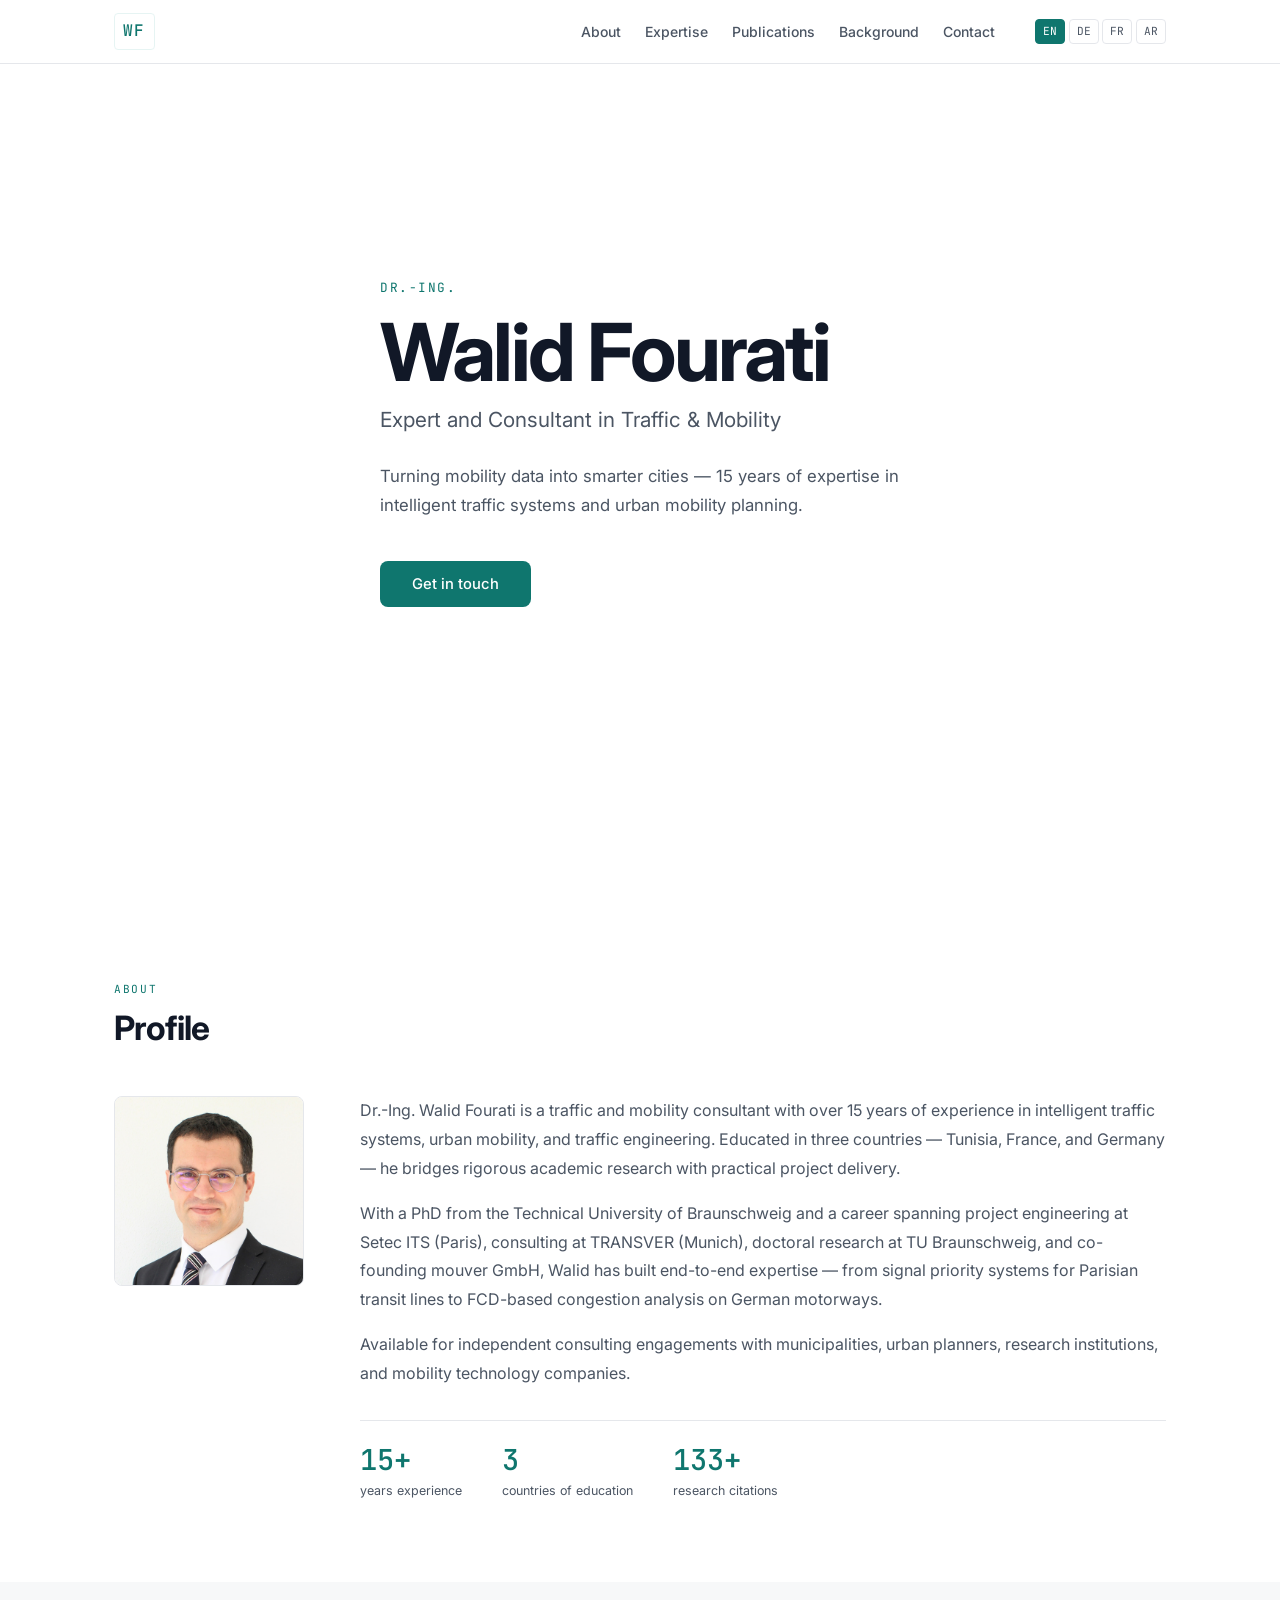
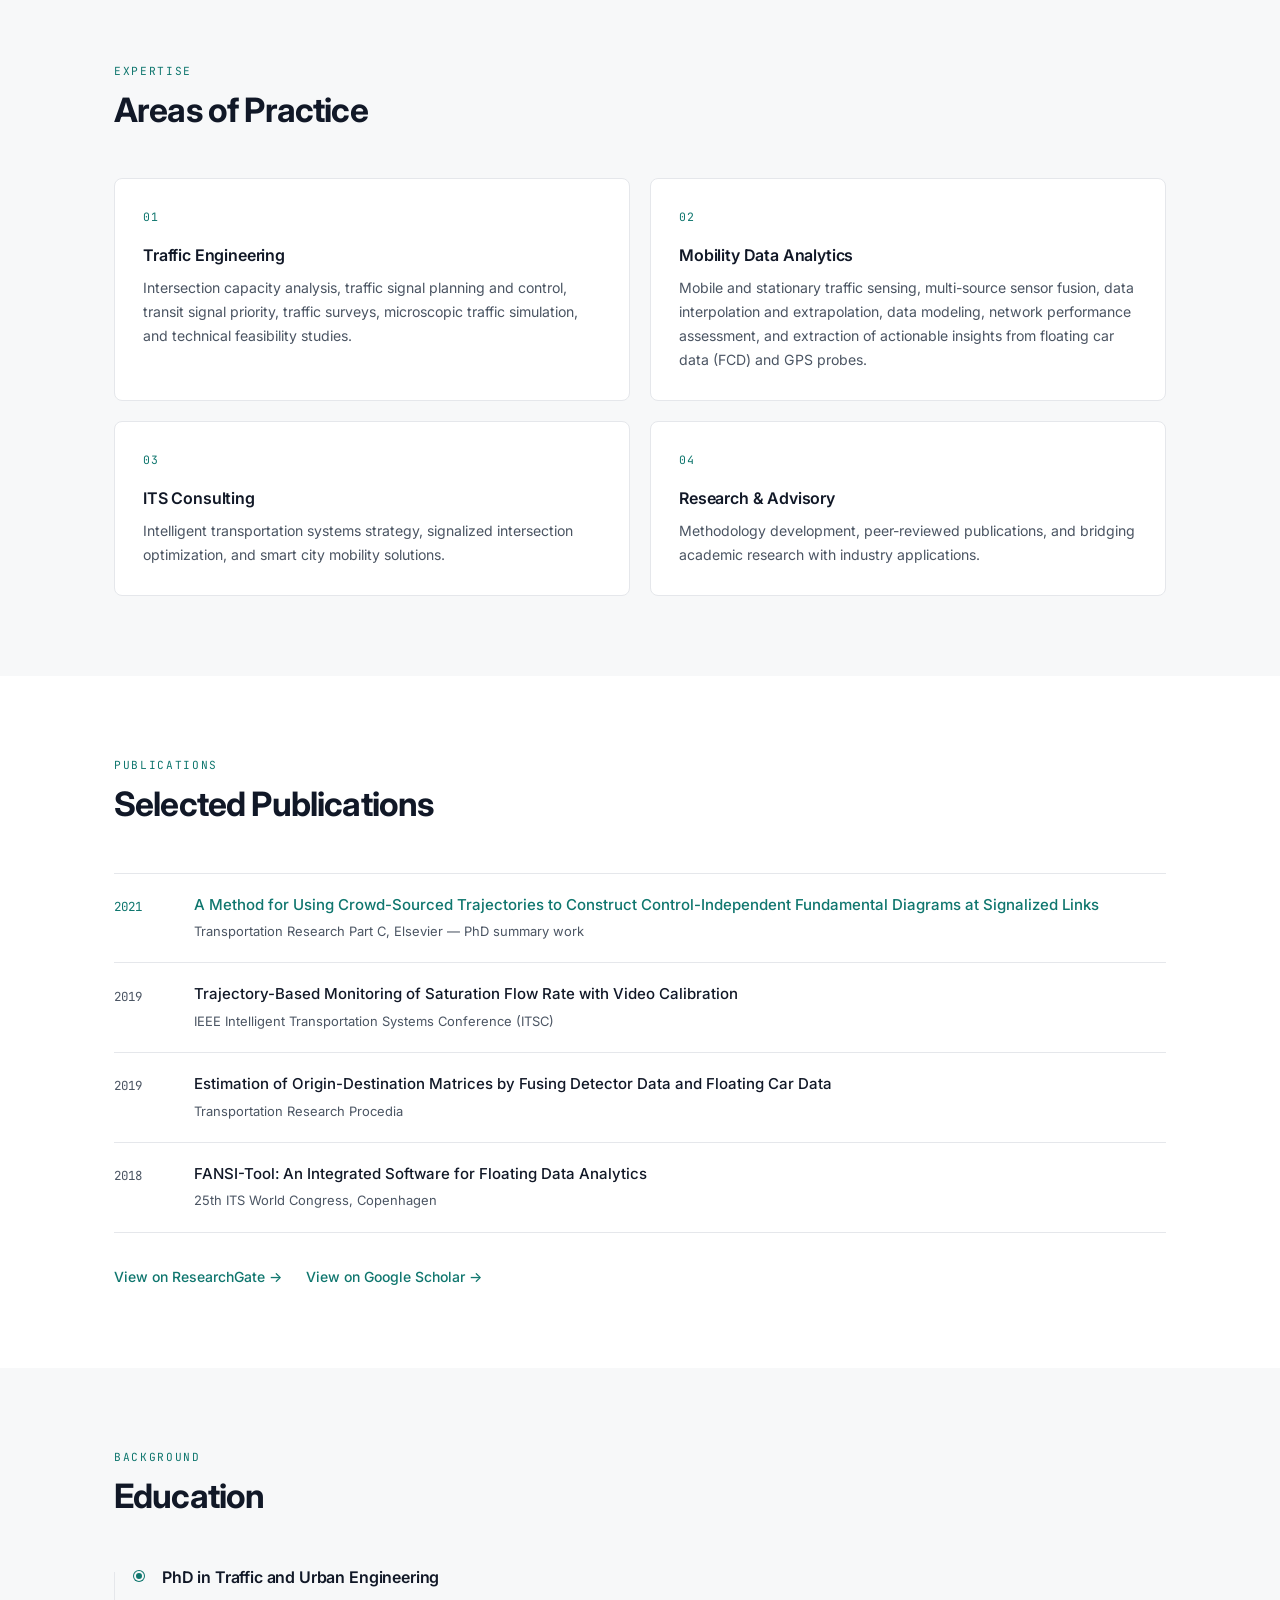
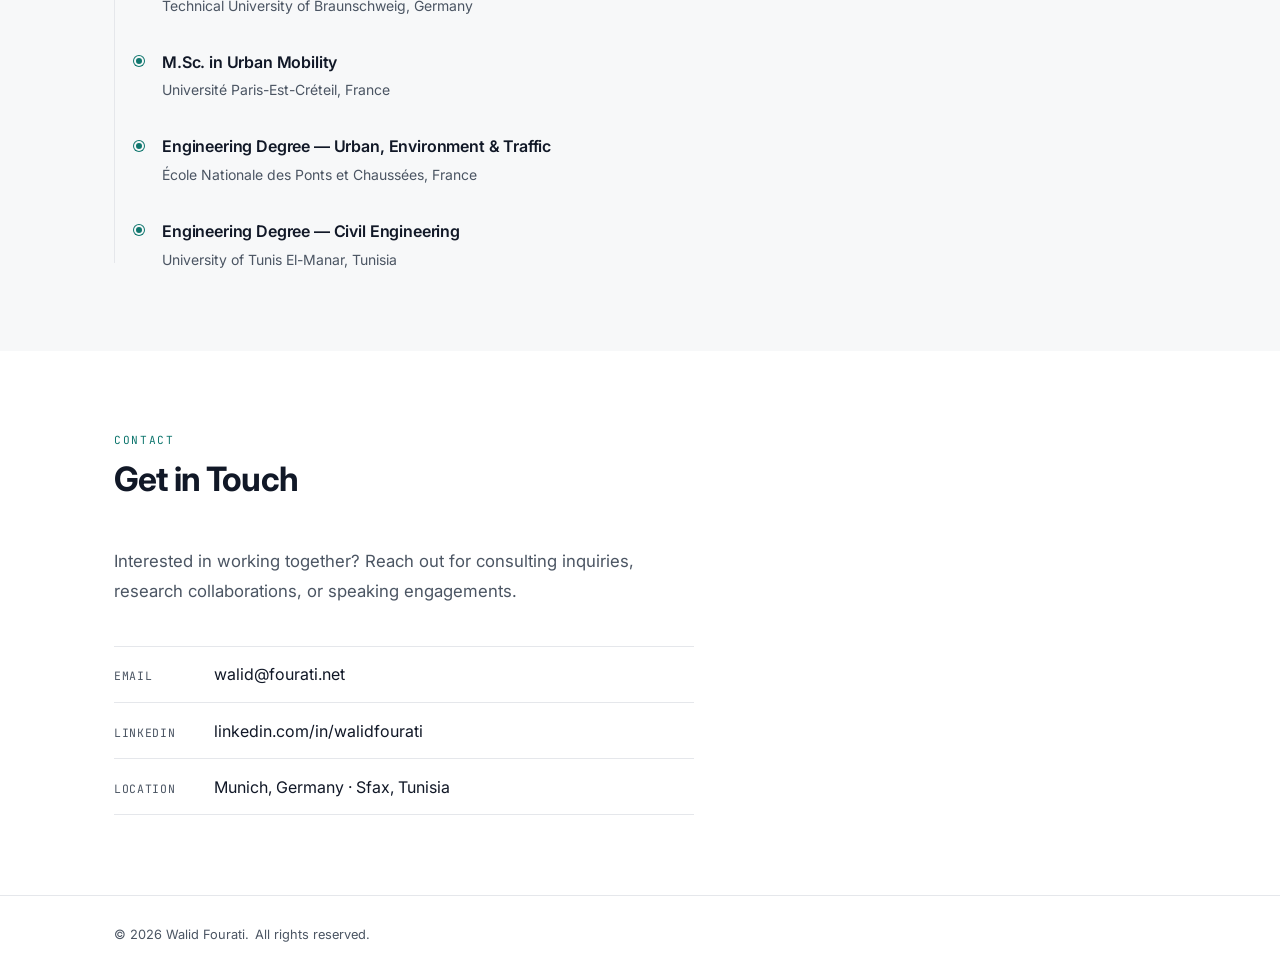
==== index.html @ 9ba528f3 "Initial commit — fourati.net static site" ====
<!DOCTYPE html>
<html lang="en" dir="ltr">
<head>
  <meta charset="UTF-8">
  <meta name="viewport" content="width=device-width, initial-scale=1.0">
  <meta name="description" content="Dr.-Ing. Walid Fourati — Traffic &amp; Mobility Consultant. 15 years of expertise in intelligent traffic systems, mobility data analytics, and urban mobility planning.">
  <title>Walid Fourati — Traffic &amp; Mobility Consultant</title>
  <link rel="preconnect" href="https://fonts.googleapis.com">
  <link rel="preconnect" href="https://fonts.gstatic.com" crossorigin>
  <link href="https://fonts.googleapis.com/css2?family=Inter:wght@300;400;500;600;700&family=JetBrains+Mono:wght@400;500&display=swap" rel="stylesheet">
  <link rel="stylesheet" href="css/style.css">
</head>
<body>

  <!-- Navigation -->
  <nav id="navbar">
    <div class="nav-inner">
      <a href="#hero" class="nav-logo">WF</a>
      <ul class="nav-links">
        <li><a href="#about"        data-i18n="nav.about">About</a></li>
        <li><a href="#expertise"    data-i18n="nav.expertise">Expertise</a></li>
        <li><a href="#publications" data-i18n="nav.publications">Publications</a></li>
        <li><a href="#background"   data-i18n="nav.background">Background</a></li>
        <li><a href="#contact"      data-i18n="nav.contact">Contact</a></li>
      </ul>
      <div class="lang-switcher">
        <button class="lang-btn active" data-lang="en">EN</button>
        <button class="lang-btn" data-lang="de">DE</button>
        <button class="lang-btn" data-lang="fr">FR</button>
        <button class="lang-btn" data-lang="ar">AR</button>
      </div>
      <button class="menu-toggle" aria-label="Toggle menu">
        <span></span><span></span><span></span>
      </button>
    </div>
  </nav>

  <!-- Hero -->
  <section id="hero">
    <div class="container">
      <p class="hero-label mono" data-i18n="hero.label">Dr.-Ing.</p>
      <h1 class="hero-name" data-i18n="hero.name">Walid Fourati</h1>
      <p class="hero-title" data-i18n="hero.title">Expert and Consultant in Traffic &amp; Mobility</p>
      <p class="hero-tagline" data-i18n="hero.tagline">Turning mobility data into smarter cities — 15 years of expertise in intelligent traffic systems and urban mobility planning.</p>
      <a href="#contact" class="btn-primary" data-i18n="hero.cta">Get in touch</a>
    </div>
  </section>

  <!-- About -->
  <section id="about">
    <div class="container">
      <div class="section-header">
        <span class="section-tag mono" data-i18n="nav.about">About</span>
        <h2 data-i18n="about.heading">Profile</h2>
      </div>
      <div class="about-grid">
        <div class="about-photo">
          <img src="assets/img/walid-fourati.jpg" alt="Walid Fourati" class="profile-photo">
        </div>
        <div class="about-text">
          <p data-i18n="about.p1">Dr.-Ing. Walid Fourati is a traffic and mobility consultant with over 15 years of experience in intelligent traffic systems, urban mobility, and traffic engineering. Educated in three countries — Tunisia, France, and Germany — he bridges rigorous academic research with practical project delivery.</p>
          <p data-i18n="about.p2">With a PhD from the Technical University of Braunschweig and a career spanning project engineering at Setec ITS (Paris), consulting at TRANSVER (Munich), doctoral research at TU Braunschweig, and co-founding mouver GmbH, Walid has built end-to-end expertise — from signal priority systems for Parisian transit lines to FCD-based congestion analysis on German motorways.</p>
          <p data-i18n="about.p3">Available for independent consulting engagements with municipalities, urban planners, research institutions, and mobility technology companies.</p>
          <div class="about-stats">
            <div class="stat">
              <span class="stat-num mono">15+</span>
              <span class="stat-label" data-i18n="about.stat1">years experience</span>
            </div>
            <div class="stat">
              <span class="stat-num mono">3</span>
              <span class="stat-label" data-i18n="about.stat2">countries of education</span>
            </div>
            <div class="stat">
              <span class="stat-num mono">133+</span>
              <span class="stat-label" data-i18n="about.stat3">research citations</span>
            </div>
          </div>
        </div>
      </div>
    </div>
  </section>

  <!-- Expertise -->
  <section id="expertise" class="section-alt">
    <div class="container">
      <div class="section-header">
        <span class="section-tag mono" data-i18n="nav.expertise">Expertise</span>
        <h2 data-i18n="expertise.heading">Areas of Practice</h2>
      </div>
      <div class="expertise-grid">
        <div class="expertise-card">
          <div class="card-icon mono">01</div>
          <h3 data-i18n="expertise.e1.title">Traffic Engineering</h3>
          <p data-i18n="expertise.e1.desc">Intersection capacity analysis, traffic signal planning and control, transit signal priority, traffic volume surveys, microscopic traffic simulation, and technical feasibility studies for public authorities and infrastructure operators.</p>
        </div>
        <div class="expertise-card">
          <div class="card-icon mono">02</div>
          <h3 data-i18n="expertise.e2.title">Mobility Data Analytics</h3>
          <p data-i18n="expertise.e2.desc">Mobile and stationary traffic sensing, multi-source sensor fusion, data interpolation and extrapolation, trajectory-based data modeling, network performance assessment, and extraction of actionable insights from floating car data (FCD) and GPS probes.</p>
        </div>
        <div class="expertise-card">
          <div class="card-icon mono">03</div>
          <h3 data-i18n="expertise.e3.title">ITS Consulting</h3>
          <p data-i18n="expertise.e3.desc">Intelligent transportation systems strategy, signalized intersection optimization, and smart city mobility solutions.</p>
        </div>
        <div class="expertise-card">
          <div class="card-icon mono">04</div>
          <h3 data-i18n="expertise.e4.title">Research &amp; Advisory</h3>
          <p data-i18n="expertise.e4.desc">Methodology development, peer-reviewed publications, and bridging academic research with industry applications.</p>
        </div>
      </div>
    </div>
  </section>

  <!-- Publications -->
  <section id="publications">
    <div class="container">
      <div class="section-header">
        <span class="section-tag mono" data-i18n="nav.publications">Publications</span>
        <h2 data-i18n="pub.heading">Selected Publications</h2>
      </div>
      <ul class="pub-list">
        <li class="pub-item pub-featured">
          <div class="pub-year mono">2021</div>
          <div class="pub-content">
            <p class="pub-title" data-i18n="pub.p1.title">A Method for Using Crowd-Sourced Trajectories to Construct Control-Independent Fundamental Diagrams at Signalized Links</p>
            <p class="pub-venue" data-i18n="pub.p1.venue">Transportation Research Part C, Elsevier — PhD summary work</p>
          </div>
        </li>
        <li class="pub-item">
          <div class="pub-year mono">2019</div>
          <div class="pub-content">
            <p class="pub-title" data-i18n="pub.p2.title">Trajectory-Based Monitoring of Saturation Flow Rate with Video Calibration</p>
            <p class="pub-venue" data-i18n="pub.p2.venue">IEEE Intelligent Transportation Systems Conference (ITSC)</p>
          </div>
        </li>
        <li class="pub-item">
          <div class="pub-year mono">2019</div>
          <div class="pub-content">
            <p class="pub-title" data-i18n="pub.p3.title">Estimation of Origin-Destination Matrices by Fusing Detector Data and Floating Car Data</p>
            <p class="pub-venue" data-i18n="pub.p3.venue">Transportation Research Procedia</p>
          </div>
        </li>
        <li class="pub-item">
          <div class="pub-year mono">2018</div>
          <div class="pub-content">
            <p class="pub-title" data-i18n="pub.p4.title">FANSI-Tool: An Integrated Software for Floating Data Analytics</p>
            <p class="pub-venue" data-i18n="pub.p4.venue">25th ITS World Congress, Copenhagen</p>
          </div>
        </li>
      </ul>
      <div class="pub-links">
        <a href="https://www.researchgate.net/profile/Walid-Fourati" target="_blank" rel="noopener noreferrer" class="link-external" data-i18n="pub.researchgate">View on ResearchGate →</a>
        <a href="https://scholar.google.com/citations?user=rhZjbVUAAAAJ" target="_blank" rel="noopener noreferrer" class="link-external" data-i18n="pub.scholar">View on Google Scholar →</a>
      </div>
    </div>
  </section>

  <!-- Background -->
  <section id="background" class="section-alt">
    <div class="container">
      <div class="section-header">
        <span class="section-tag mono" data-i18n="nav.background">Background</span>
        <h2 data-i18n="bg.heading">Education</h2>
      </div>
      <ol class="timeline">
        <li class="timeline-item">
          <div class="timeline-marker"></div>
          <div class="timeline-content">
            <p class="timeline-degree" data-i18n="bg.e1.degree">PhD in Traffic and Urban Engineering</p>
            <p class="timeline-inst" data-i18n="bg.e1.inst">Technical University of Braunschweig, Germany</p>
          </div>
        </li>
        <li class="timeline-item">
          <div class="timeline-marker"></div>
          <div class="timeline-content">
            <p class="timeline-degree" data-i18n="bg.e2.degree">M.Sc. in Urban Mobility</p>
            <p class="timeline-inst" data-i18n="bg.e2.inst">Université Paris-Est-Créteil, France</p>
          </div>
        </li>
        <li class="timeline-item">
          <div class="timeline-marker"></div>
          <div class="timeline-content">
            <p class="timeline-degree" data-i18n="bg.e3.degree">Engineering Degree — Urban, Environment &amp; Traffic</p>
            <p class="timeline-inst" data-i18n="bg.e3.inst">École Nationale des Ponts et Chaussées, France</p>
          </div>
        </li>
        <li class="timeline-item">
          <div class="timeline-marker"></div>
          <div class="timeline-content">
            <p class="timeline-degree" data-i18n="bg.e4.degree">Engineering Degree — Civil Engineering</p>
            <p class="timeline-inst" data-i18n="bg.e4.inst">University of Tunis El-Manar, Tunisia</p>
          </div>
        </li>
      </ol>
    </div>
  </section>

  <!-- Contact -->
  <section id="contact">
    <div class="container">
      <div class="section-header">
        <span class="section-tag mono" data-i18n="nav.contact">Contact</span>
        <h2 data-i18n="contact.heading">Get in Touch</h2>
      </div>
      <div class="contact-inner">
        <p class="contact-text" data-i18n="contact.text">Interested in working together? Reach out for consulting inquiries, research collaborations, or speaking engagements.</p>
        <div class="contact-links">
          <a href="mailto:walid@fourati.net" class="contact-item">
            <span class="contact-label mono" data-i18n="contact.email">Email</span>
            <span>walid@fourati.net</span>
          </a>
          <a href="https://www.linkedin.com/in/walidfourati/" target="_blank" rel="noopener noreferrer" class="contact-item">
            <span class="contact-label mono">LinkedIn</span>
            <span>linkedin.com/in/walidfourati</span>
          </a>
          <div class="contact-item no-link">
            <span class="contact-label mono" data-i18n="contact.location">Location</span>
            <span data-i18n="contact.city">Munich, Germany · Sfax, Tunisia</span>
          </div>
        </div>
      </div>
    </div>
  </section>

  <!-- Footer -->
  <footer>
    <div class="container">
      <p class="footer-text">
        <span>© 2026 Walid Fourati.</span>
        <span data-i18n="footer.rights">All rights reserved.</span>
      </p>
    </div>
  </footer>

  <script src="js/i18n.js"></script>
  <script src="js/main.js"></script>
</body>
</html>
---- css/style.css ----
/* ===== Reset & Base ===== */
*, *::before, *::after { box-sizing: border-box; margin: 0; padding: 0; }

:root {
  --bg:           #ffffff;
  --bg-alt:       #f7f8f9;
  --text:         #111827;
  --text-2:       #4b5563;
  --accent:       #0f766e;
  --accent-dim:   #e6f4f3;
  --border:       #e5e7eb;
  --mono:         'JetBrains Mono', 'Fira Mono', monospace;
  --sans:         'Inter', system-ui, -apple-system, sans-serif;
  --nav-h:        64px;
  --max-w:        1100px;
  --radius:       8px;
}

html {
  scroll-behavior: smooth;
  font-size: 16px;
}

body {
  font-family: var(--sans);
  background: var(--bg);
  color: var(--text);
  line-height: 1.65;
  -webkit-font-smoothing: antialiased;
  -moz-osx-font-smoothing: grayscale;
}

/* ===== Utilities ===== */
.mono { font-family: var(--mono); }

.container {
  max-width: var(--max-w);
  margin: 0 auto;
  padding: 0 1.5rem;
}

/* ===== Navbar ===== */
#navbar {
  position: fixed;
  inset-block-start: 0;
  inset-inline: 0;
  height: var(--nav-h);
  background: rgba(255, 255, 255, 0.92);
  backdrop-filter: blur(14px);
  -webkit-backdrop-filter: blur(14px);
  border-bottom: 1px solid var(--border);
  z-index: 100;
  transition: box-shadow 0.2s;
}

#navbar.scrolled {
  box-shadow: 0 2px 12px rgba(0, 0, 0, 0.06);
}

.nav-inner {
  max-width: var(--max-w);
  margin: 0 auto;
  padding: 0 1.5rem;
  height: 100%;
  display: flex;
  align-items: center;
  gap: 1rem;
}

.nav-logo {
  font-family: var(--mono);
  font-weight: 500;
  font-size: 1rem;
  color: var(--accent);
  text-decoration: none;
  letter-spacing: 0.08em;
  flex-shrink: 0;
  padding: 0.25rem 0.5rem;
  border: 1px solid var(--accent-dim);
  border-radius: 4px;
  transition: background 0.15s;
}

.nav-logo:hover {
  background: var(--accent-dim);
}

.nav-links {
  display: flex;
  list-style: none;
  gap: 1.5rem;
  margin-inline-start: auto;
}

.nav-links a {
  color: var(--text-2);
  text-decoration: none;
  font-size: 0.875rem;
  font-weight: 500;
  transition: color 0.15s;
  white-space: nowrap;
}

.nav-links a:hover {
  color: var(--accent);
}

.lang-switcher {
  display: flex;
  gap: 0.2rem;
  margin-inline-start: 1.5rem;
  flex-shrink: 0;
}

.lang-btn {
  background: none;
  border: 1px solid var(--border);
  border-radius: 4px;
  padding: 0.2rem 0.45rem;
  font-family: var(--mono);
  font-size: 0.7rem;
  cursor: pointer;
  color: var(--text-2);
  transition: background 0.15s, border-color 0.15s, color 0.15s;
  line-height: 1.4;
}

.lang-btn:hover {
  border-color: var(--accent);
  color: var(--accent);
}

.lang-btn.active {
  background: var(--accent);
  border-color: var(--accent);
  color: #fff;
}

.menu-toggle {
  display: none;
  flex-direction: column;
  gap: 5px;
  background: none;
  border: none;
  cursor: pointer;
  padding: 4px;
}

.menu-toggle span {
  display: block;
  width: 22px;
  height: 2px;
  background: var(--text);
  border-radius: 2px;
  transition: all 0.2s;
}

/* ===== Sections ===== */
section {
  padding: 5rem 0;
}

#hero {
  padding-top: var(--nav-h);
}

.section-alt {
  background: var(--bg-alt);
}

.section-header {
  margin-bottom: 3rem;
}

.section-tag {
  display: block;
  font-size: 0.7rem;
  color: var(--accent);
  letter-spacing: 0.15em;
  text-transform: uppercase;
  margin-bottom: 0.6rem;
}

.section-header h2 {
  font-size: clamp(1.6rem, 3vw, 2.1rem);
  font-weight: 700;
  letter-spacing: -0.025em;
  line-height: 1.2;
}

/* ===== Hero ===== */
#hero {
  min-height: 100vh;
  display: flex;
  align-items: center;
}

.hero-label {
  font-size: 0.8rem;
  color: var(--accent);
  letter-spacing: 0.12em;
  text-transform: uppercase;
  margin-bottom: 0.75rem;
}

.hero-name {
  font-size: clamp(2.8rem, 7vw, 5rem);
  font-weight: 700;
  letter-spacing: -0.035em;
  line-height: 1.05;
  margin-bottom: 0.6rem;
}

.hero-title {
  font-size: clamp(1rem, 2.5vw, 1.3rem);
  font-weight: 400;
  color: var(--text-2);
  margin-bottom: 1.5rem;
}

.hero-tagline {
  font-size: 1.05rem;
  color: var(--text-2);
  max-width: 520px;
  line-height: 1.75;
  margin-bottom: 2.5rem;
}

.btn-primary {
  display: inline-block;
  padding: 0.7rem 2rem;
  background: var(--accent);
  color: #fff;
  border-radius: var(--radius);
  text-decoration: none;
  font-weight: 500;
  font-size: 0.925rem;
  transition: opacity 0.15s, transform 0.15s;
}

.btn-primary:hover {
  opacity: 0.85;
  transform: translateY(-1px);
}

/* ===== About ===== */
.about-grid {
  display: grid;
  grid-template-columns: 190px 1fr;
  gap: 3.5rem;
  align-items: start;
}

.photo-placeholder {
  aspect-ratio: 1;
  background: var(--bg-alt);
  border-radius: var(--radius);
  border: 1px solid var(--border);
  display: flex;
  align-items: center;
  justify-content: center;
  color: var(--text-2);
  overflow: hidden;
}

.photo-placeholder svg {
  width: 65%;
  height: 65%;
}

.profile-photo {
  width: 100%;
  aspect-ratio: 1;
  border-radius: var(--radius);
  object-fit: cover;
  object-position: center top;
  border: 1px solid var(--border);
  display: block;
}

.about-text p {
  color: var(--text-2);
  margin-bottom: 1rem;
  line-height: 1.8;
}

.about-stats {
  display: flex;
  gap: 2.5rem;
  margin-top: 2rem;
  padding-top: 1.5rem;
  border-top: 1px solid var(--border);
  flex-wrap: wrap;
}

.stat {
  display: flex;
  flex-direction: column;
}

.stat-num {
  font-size: 1.8rem;
  font-weight: 500;
  color: var(--accent);
  line-height: 1.1;
}

.stat-label {
  font-size: 0.78rem;
  color: var(--text-2);
  margin-top: 0.3rem;
  white-space: nowrap;
}

/* ===== Expertise ===== */
.expertise-grid {
  display: grid;
  grid-template-columns: repeat(2, 1fr);
  gap: 1.25rem;
}

.expertise-card {
  background: var(--bg);
  border: 1px solid var(--border);
  border-radius: var(--radius);
  padding: 1.75rem;
  transition: border-color 0.2s, box-shadow 0.2s;
}

.expertise-card:hover {
  border-color: var(--accent);
  box-shadow: 0 4px 20px rgba(15, 118, 110, 0.07);
}

.card-icon {
  font-size: 0.72rem;
  color: var(--accent);
  letter-spacing: 0.06em;
  margin-bottom: 1rem;
}

.expertise-card h3 {
  font-size: 1rem;
  font-weight: 600;
  margin-bottom: 0.5rem;
  letter-spacing: -0.01em;
}

.expertise-card p {
  font-size: 0.88rem;
  color: var(--text-2);
  line-height: 1.7;
}

/* ===== Publications ===== */
.pub-list {
  list-style: none;
}

.pub-item {
  display: flex;
  gap: 2rem;
  padding: 1.25rem 0;
  border-bottom: 1px solid var(--border);
}

.pub-item:first-child {
  border-top: 1px solid var(--border);
}

.pub-featured .pub-title {
  color: var(--accent);
}

.pub-featured .pub-year {
  color: var(--accent);
}

.pub-year {
  font-size: 0.78rem;
  color: var(--text-2);
  min-width: 3rem;
  flex-shrink: 0;
  padding-top: 0.2rem;
}

.pub-title {
  font-size: 0.94rem;
  font-weight: 500;
  margin-bottom: 0.3rem;
  line-height: 1.5;
}

.pub-venue {
  font-size: 0.81rem;
  color: var(--text-2);
}

.pub-links {
  margin-top: 2rem;
  display: flex;
  gap: 1.5rem;
  flex-wrap: wrap;
}

.link-external {
  font-size: 0.875rem;
  color: var(--accent);
  text-decoration: none;
  font-weight: 500;
  transition: opacity 0.15s;
}

.link-external:hover {
  opacity: 0.7;
}

/* ===== Timeline ===== */
.timeline {
  list-style: none;
  position: relative;
  padding-inline-start: 1.5rem;
}

.timeline::before {
  content: '';
  position: absolute;
  inset-inline-start: 0;
  top: 0.5rem;
  bottom: 0.5rem;
  width: 1px;
  background: var(--border);
}

.timeline-item {
  position: relative;
  padding-inline-start: 1.5rem;
  padding-bottom: 2rem;
}

.timeline-item:last-child {
  padding-bottom: 0;
}

.timeline-marker {
  position: absolute;
  inset-inline-start: -4.5px;
  top: 0.45rem;
  width: 10px;
  height: 10px;
  border-radius: 50%;
  background: var(--accent);
  border: 2px solid var(--bg-alt);
  box-shadow: 0 0 0 1px var(--accent);
}

.timeline-degree {
  font-size: 1rem;
  font-weight: 600;
  margin-bottom: 0.2rem;
  letter-spacing: -0.01em;
}

.timeline-inst {
  font-size: 0.875rem;
  color: var(--text-2);
}

/* ===== Contact ===== */
.contact-inner {
  max-width: 580px;
}

.contact-text {
  font-size: 1.05rem;
  color: var(--text-2);
  line-height: 1.75;
  margin-bottom: 2.5rem;
}

.contact-links {
  display: flex;
  flex-direction: column;
}

.contact-item {
  display: flex;
  align-items: baseline;
  gap: 1.25rem;
  text-decoration: none;
  color: var(--text);
  padding: 0.9rem 0;
  border-bottom: 1px solid var(--border);
  transition: color 0.15s;
}

.contact-item:first-child {
  border-top: 1px solid var(--border);
}

.contact-item:hover {
  color: var(--accent);
}

.contact-item.no-link {
  cursor: default;
}

.contact-item.no-link:hover {
  color: var(--text);
}

.contact-label {
  font-size: 0.72rem;
  color: var(--text-2);
  min-width: 80px;
  letter-spacing: 0.06em;
  text-transform: uppercase;
  flex-shrink: 0;
}

/* ===== Footer ===== */
footer {
  padding: 1.75rem 0;
  border-top: 1px solid var(--border);
}

.footer-text {
  font-size: 0.8rem;
  color: var(--text-2);
  display: flex;
  gap: 0.4rem;
}

/* ===== RTL overrides ===== */
[dir="rtl"] .hero-tagline,
[dir="rtl"] .about-text p,
[dir="rtl"] .contact-text {
  text-align: start;
}

[dir="rtl"] .timeline::before {
  inset-inline-start: 0;
}

[dir="rtl"] .timeline-marker {
  inset-inline-start: -4.5px;
}

/* ===== Responsive ===== */
@media (max-width: 900px) {
  .expertise-grid {
    grid-template-columns: 1fr;
  }
}

@media (max-width: 768px) {
  .nav-links {
    display: none;
  }

  .nav-links.open {
    display: flex;
    flex-direction: column;
    position: fixed;
    top: var(--nav-h);
    inset-inline: 0;
    background: var(--bg);
    padding: 1.25rem 1.5rem;
    border-bottom: 1px solid var(--border);
    gap: 1rem;
    z-index: 99;
    box-shadow: 0 8px 24px rgba(0,0,0,0.06);
  }

  .nav-links.open a {
    font-size: 1rem;
    padding: 0.25rem 0;
  }

  .lang-switcher {
    margin-inline-start: auto;
  }

  .menu-toggle {
    display: flex;
  }

  .about-grid {
    grid-template-columns: 1fr;
    gap: 2rem;
  }

  .about-photo {
    max-width: 130px;
  }

  .about-stats {
    gap: 1.5rem;
  }

  section {
    padding: 3.5rem 0;
  }

  #hero {
    min-height: auto;
    padding: calc(var(--nav-h) + 3.5rem) 0 3.5rem;
  }

  .pub-links {
    flex-direction: column;
    gap: 0.75rem;
  }
}

@media (max-width: 480px) {
  .contact-label {
    min-width: 60px;
  }

  .pub-item {
    gap: 1rem;
  }

  .hero-name {
    font-size: 2.5rem;
  }
}
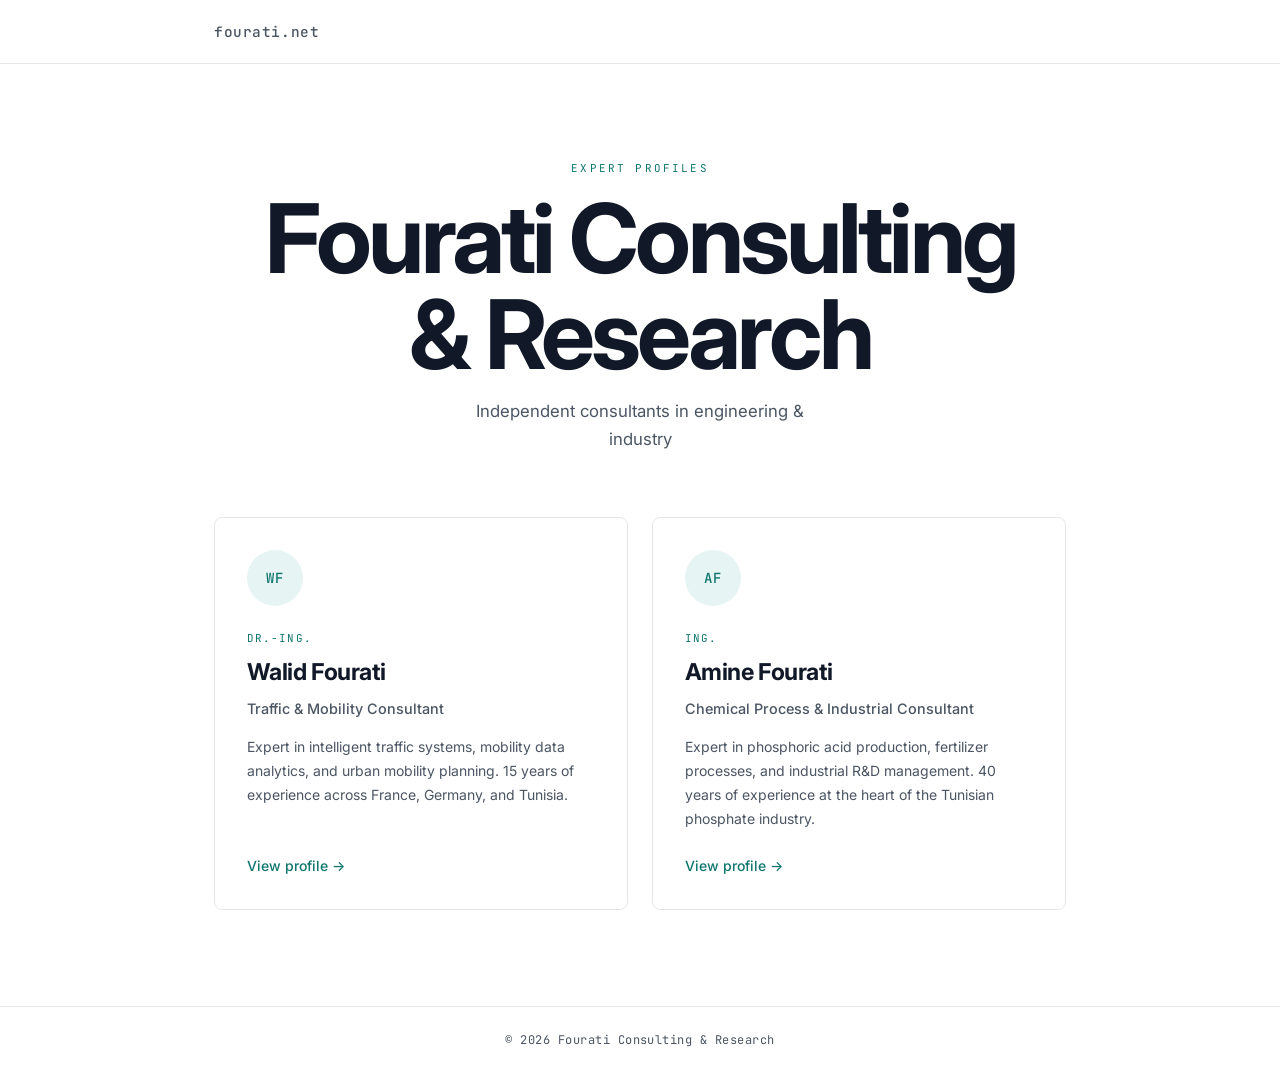
==== commit 779e796b: "Add initial HTML structure and CSS styles" ====
--- a/index.html
+++ b/index.html
@@ -3,8 +3,8 @@
 <head>
   <meta charset="UTF-8">
   <meta name="viewport" content="width=device-width, initial-scale=1.0">
-  <meta name="description" content="Dr.-Ing. Walid Fourati — Traffic &amp; Mobility Consultant. 15 years of expertise in intelligent traffic systems, mobility data analytics, and urban mobility planning.">
-  <title>Walid Fourati — Traffic &amp; Mobility Consultant</title>
+  <meta name="description" content="fourati.net — Expert profiles in traffic & mobility and chemical process engineering.">
+  <title>fourati.net</title>
   <link rel="preconnect" href="https://fonts.googleapis.com">
   <link rel="preconnect" href="https://fonts.gstatic.com" crossorigin>
   <link href="https://fonts.googleapis.com/css2?family=Inter:wght@300;400;500;600;700&family=JetBrains+Mono:wght@400;500&display=swap" rel="stylesheet">
@@ -12,228 +12,49 @@
 </head>
 <body>
 
-  <!-- Navigation -->
   <nav id="navbar">
     <div class="nav-inner">
-      <a href="#hero" class="nav-logo">WF</a>
-      <ul class="nav-links">
-        <li><a href="#about"        data-i18n="nav.about">About</a></li>
-        <li><a href="#expertise"    data-i18n="nav.expertise">Expertise</a></li>
-        <li><a href="#publications" data-i18n="nav.publications">Publications</a></li>
-        <li><a href="#background"   data-i18n="nav.background">Background</a></li>
-        <li><a href="#contact"      data-i18n="nav.contact">Contact</a></li>
-      </ul>
-      <div class="lang-switcher">
-        <button class="lang-btn active" data-lang="en">EN</button>
-        <button class="lang-btn" data-lang="de">DE</button>
-        <button class="lang-btn" data-lang="fr">FR</button>
-        <button class="lang-btn" data-lang="ar">AR</button>
-      </div>
-      <button class="menu-toggle" aria-label="Toggle menu">
-        <span></span><span></span><span></span>
-      </button>
+      <span class="nav-brand mono">fourati.net</span>
     </div>
   </nav>
 
-  <!-- Hero -->
-  <section id="hero">
-    <div class="container">
-      <p class="hero-label mono" data-i18n="hero.label">Dr.-Ing.</p>
-      <h1 class="hero-name" data-i18n="hero.name">Walid Fourati</h1>
-      <p class="hero-title" data-i18n="hero.title">Expert and Consultant in Traffic &amp; Mobility</p>
-      <p class="hero-tagline" data-i18n="hero.tagline">Turning mobility data into smarter cities — 15 years of expertise in intelligent traffic systems and urban mobility planning.</p>
-      <a href="#contact" class="btn-primary" data-i18n="hero.cta">Get in touch</a>
+  <main>
+    <div class="landing-hero">
+      <p class="landing-tag mono">EXPERT PROFILES</p>
+      <h1>Fourati Consulting<br>&amp; Research</h1>
+      <p class="landing-subtitle">Independent consultants in engineering &amp; industry</p>
     </div>
-  </section>
 
-  <!-- About -->
-  <section id="about">
-    <div class="container">
-      <div class="section-header">
-        <span class="section-tag mono" data-i18n="nav.about">About</span>
-        <h2 data-i18n="about.heading">Profile</h2>
-      </div>
-      <div class="about-grid">
-        <div class="about-photo">
-          <img src="assets/img/walid-fourati.jpg" alt="Walid Fourati" class="profile-photo">
+    <div class="profiles-grid">
+
+      <a href="https://walid.fourati.net" class="profile-card">
+        <div class="card-avatar mono">WF</div>
+        <div class="card-body">
+          <p class="card-label mono">Dr.-Ing.</p>
+          <h2 class="card-name">Walid Fourati</h2>
+          <p class="card-title">Traffic &amp; Mobility Consultant</p>
+          <p class="card-desc">Expert in intelligent traffic systems, mobility data analytics, and urban mobility planning. 15 years of experience across France, Germany, and Tunisia.</p>
         </div>
-        <div class="about-text">
-          <p data-i18n="about.p1">Dr.-Ing. Walid Fourati is a traffic and mobility consultant with over 15 years of experience in intelligent traffic systems, urban mobility, and traffic engineering. Educated in three countries — Tunisia, France, and Germany — he bridges rigorous academic research with practical project delivery.</p>
-          <p data-i18n="about.p2">With a PhD from the Technical University of Braunschweig and a career spanning project engineering at Setec ITS (Paris), consulting at TRANSVER (Munich), doctoral research at TU Braunschweig, and co-founding mouver GmbH, Walid has built end-to-end expertise — from signal priority systems for Parisian transit lines to FCD-based congestion analysis on German motorways.</p>
-          <p data-i18n="about.p3">Available for independent consulting engagements with municipalities, urban planners, research institutions, and mobility technology companies.</p>
-          <div class="about-stats">
-            <div class="stat">
-              <span class="stat-num mono">15+</span>
-              <span class="stat-label" data-i18n="about.stat1">years experience</span>
-            </div>
-            <div class="stat">
-              <span class="stat-num mono">3</span>
-              <span class="stat-label" data-i18n="about.stat2">countries of education</span>
-            </div>
-            <div class="stat">
-              <span class="stat-num mono">133+</span>
-              <span class="stat-label" data-i18n="about.stat3">research citations</span>
-            </div>
-          </div>
+        <span class="card-cta">View profile →</span>
+      </a>
+
+      <a href="https://amine.fourati.net" class="profile-card">
+        <div class="card-avatar mono">AF</div>
+        <div class="card-body">
+          <p class="card-label mono">Ing.</p>
+          <h2 class="card-name">Amine Fourati</h2>
+          <p class="card-title">Chemical Process &amp; Industrial Consultant</p>
+          <p class="card-desc">Expert in phosphoric acid production, fertilizer processes, and industrial R&amp;D management. 40 years of experience at the heart of the Tunisian phosphate industry.</p>
         </div>
-      </div>
+        <span class="card-cta">View profile →</span>
+      </a>
+
     </div>
-  </section>
+  </main>
 
-  <!-- Expertise -->
-  <section id="expertise" class="section-alt">
-    <div class="container">
-      <div class="section-header">
-        <span class="section-tag mono" data-i18n="nav.expertise">Expertise</span>
-        <h2 data-i18n="expertise.heading">Areas of Practice</h2>
-      </div>
-      <div class="expertise-grid">
-        <div class="expertise-card">
-          <div class="card-icon mono">01</div>
-          <h3 data-i18n="expertise.e1.title">Traffic Engineering</h3>
-          <p data-i18n="expertise.e1.desc">Intersection capacity analysis, traffic signal planning and control, transit signal priority, traffic volume surveys, microscopic traffic simulation, and technical feasibility studies for public authorities and infrastructure operators.</p>
-        </div>
-        <div class="expertise-card">
-          <div class="card-icon mono">02</div>
-          <h3 data-i18n="expertise.e2.title">Mobility Data Analytics</h3>
-          <p data-i18n="expertise.e2.desc">Mobile and stationary traffic sensing, multi-source sensor fusion, data interpolation and extrapolation, trajectory-based data modeling, network performance assessment, and extraction of actionable insights from floating car data (FCD) and GPS probes.</p>
-        </div>
-        <div class="expertise-card">
-          <div class="card-icon mono">03</div>
-          <h3 data-i18n="expertise.e3.title">ITS Consulting</h3>
-          <p data-i18n="expertise.e3.desc">Intelligent transportation systems strategy, signalized intersection optimization, and smart city mobility solutions.</p>
-        </div>
-        <div class="expertise-card">
-          <div class="card-icon mono">04</div>
-          <h3 data-i18n="expertise.e4.title">Research &amp; Advisory</h3>
-          <p data-i18n="expertise.e4.desc">Methodology development, peer-reviewed publications, and bridging academic research with industry applications.</p>
-        </div>
-      </div>
-    </div>
-  </section>
-
-  <!-- Publications -->
-  <section id="publications">
-    <div class="container">
-      <div class="section-header">
-        <span class="section-tag mono" data-i18n="nav.publications">Publications</span>
-        <h2 data-i18n="pub.heading">Selected Publications</h2>
-      </div>
-      <ul class="pub-list">
-        <li class="pub-item pub-featured">
-          <div class="pub-year mono">2021</div>
-          <div class="pub-content">
-            <p class="pub-title" data-i18n="pub.p1.title">A Method for Using Crowd-Sourced Trajectories to Construct Control-Independent Fundamental Diagrams at Signalized Links</p>
-            <p class="pub-venue" data-i18n="pub.p1.venue">Transportation Research Part C, Elsevier — PhD summary work</p>
-          </div>
-        </li>
-        <li class="pub-item">
-          <div class="pub-year mono">2019</div>
-          <div class="pub-content">
-            <p class="pub-title" data-i18n="pub.p2.title">Trajectory-Based Monitoring of Saturation Flow Rate with Video Calibration</p>
-            <p class="pub-venue" data-i18n="pub.p2.venue">IEEE Intelligent Transportation Systems Conference (ITSC)</p>
-          </div>
-        </li>
-        <li class="pub-item">
-          <div class="pub-year mono">2019</div>
-          <div class="pub-content">
-            <p class="pub-title" data-i18n="pub.p3.title">Estimation of Origin-Destination Matrices by Fusing Detector Data and Floating Car Data</p>
-            <p class="pub-venue" data-i18n="pub.p3.venue">Transportation Research Procedia</p>
-          </div>
-        </li>
-        <li class="pub-item">
-          <div class="pub-year mono">2018</div>
-          <div class="pub-content">
-            <p class="pub-title" data-i18n="pub.p4.title">FANSI-Tool: An Integrated Software for Floating Data Analytics</p>
-            <p class="pub-venue" data-i18n="pub.p4.venue">25th ITS World Congress, Copenhagen</p>
-          </div>
-        </li>
-      </ul>
-      <div class="pub-links">
-        <a href="https://www.researchgate.net/profile/Walid-Fourati" target="_blank" rel="noopener noreferrer" class="link-external" data-i18n="pub.researchgate">View on ResearchGate →</a>
-        <a href="https://scholar.google.com/citations?user=rhZjbVUAAAAJ" target="_blank" rel="noopener noreferrer" class="link-external" data-i18n="pub.scholar">View on Google Scholar →</a>
-      </div>
-    </div>
-  </section>
-
-  <!-- Background -->
-  <section id="background" class="section-alt">
-    <div class="container">
-      <div class="section-header">
-        <span class="section-tag mono" data-i18n="nav.background">Background</span>
-        <h2 data-i18n="bg.heading">Education</h2>
-      </div>
-      <ol class="timeline">
-        <li class="timeline-item">
-          <div class="timeline-marker"></div>
-          <div class="timeline-content">
-            <p class="timeline-degree" data-i18n="bg.e1.degree">PhD in Traffic and Urban Engineering</p>
-            <p class="timeline-inst" data-i18n="bg.e1.inst">Technical University of Braunschweig, Germany</p>
-          </div>
-        </li>
-        <li class="timeline-item">
-          <div class="timeline-marker"></div>
-          <div class="timeline-content">
-            <p class="timeline-degree" data-i18n="bg.e2.degree">M.Sc. in Urban Mobility</p>
-            <p class="timeline-inst" data-i18n="bg.e2.inst">Université Paris-Est-Créteil, France</p>
-          </div>
-        </li>
-        <li class="timeline-item">
-          <div class="timeline-marker"></div>
-          <div class="timeline-content">
-            <p class="timeline-degree" data-i18n="bg.e3.degree">Engineering Degree — Urban, Environment &amp; Traffic</p>
-            <p class="timeline-inst" data-i18n="bg.e3.inst">École Nationale des Ponts et Chaussées, France</p>
-          </div>
-        </li>
-        <li class="timeline-item">
-          <div class="timeline-marker"></div>
-          <div class="timeline-content">
-            <p class="timeline-degree" data-i18n="bg.e4.degree">Engineering Degree — Civil Engineering</p>
-            <p class="timeline-inst" data-i18n="bg.e4.inst">University of Tunis El-Manar, Tunisia</p>
-          </div>
-        </li>
-      </ol>
-    </div>
-  </section>
-
-  <!-- Contact -->
-  <section id="contact">
-    <div class="container">
-      <div class="section-header">
-        <span class="section-tag mono" data-i18n="nav.contact">Contact</span>
-        <h2 data-i18n="contact.heading">Get in Touch</h2>
-      </div>
-      <div class="contact-inner">
-        <p class="contact-text" data-i18n="contact.text">Interested in working together? Reach out for consulting inquiries, research collaborations, or speaking engagements.</p>
-        <div class="contact-links">
-          <a href="mailto:walid@fourati.net" class="contact-item">
-            <span class="contact-label mono" data-i18n="contact.email">Email</span>
-            <span>walid@fourati.net</span>
-          </a>
-          <a href="https://www.linkedin.com/in/walidfourati/" target="_blank" rel="noopener noreferrer" class="contact-item">
-            <span class="contact-label mono">LinkedIn</span>
-            <span>linkedin.com/in/walidfourati</span>
-          </a>
-          <div class="contact-item no-link">
-            <span class="contact-label mono" data-i18n="contact.location">Location</span>
-            <span data-i18n="contact.city">Munich, Germany · Sfax, Tunisia</span>
-          </div>
-        </div>
-      </div>
-    </div>
-  </section>
-
-  <!-- Footer -->
   <footer>
-    <div class="container">
-      <p class="footer-text">
-        <span>© 2026 Walid Fourati.</span>
-        <span data-i18n="footer.rights">All rights reserved.</span>
-      </p>
-    </div>
+    <p class="footer-text mono">© 2026 Fourati Consulting &amp; Research</p>
   </footer>
 
-  <script src="js/i18n.js"></script>
-  <script src="js/main.js"></script>
 </body>
 </html>
--- a/css/style.css
+++ b/css/style.css
@@ -1,25 +1,20 @@
-/* ===== Reset & Base ===== */
 *, *::before, *::after { box-sizing: border-box; margin: 0; padding: 0; }
 
 :root {
-  --bg:           #ffffff;
-  --bg-alt:       #f7f8f9;
-  --text:         #111827;
-  --text-2:       #4b5563;
-  --accent:       #0f766e;
-  --accent-dim:   #e6f4f3;
-  --border:       #e5e7eb;
-  --mono:         'JetBrains Mono', 'Fira Mono', monospace;
-  --sans:         'Inter', system-ui, -apple-system, sans-serif;
-  --nav-h:        64px;
-  --max-w:        1100px;
-  --radius:       8px;
-}
-
-html {
-  scroll-behavior: smooth;
-  font-size: 16px;
-}
+  --bg:         #ffffff;
+  --bg-alt:     #f7f8f9;
+  --text:       #111827;
+  --text-2:     #4b5563;
+  --accent:     #0f766e;
+  --accent-dim: #e6f4f3;
+  --border:     #e5e7eb;
+  --mono:       'JetBrains Mono', 'Fira Mono', monospace;
+  --sans:       'Inter', system-ui, -apple-system, sans-serif;
+  --nav-h:      64px;
+  --radius:     8px;
+}
+
+html { scroll-behavior: smooth; font-size: 16px; }
 
 body {
   font-family: var(--sans);
@@ -28,16 +23,12 @@
   line-height: 1.65;
   -webkit-font-smoothing: antialiased;
   -moz-osx-font-smoothing: grayscale;
-}
-
-/* ===== Utilities ===== */
+  min-height: 100vh;
+  display: flex;
+  flex-direction: column;
+}
+
 .mono { font-family: var(--mono); }
-
-.container {
-  max-width: var(--max-w);
-  margin: 0 auto;
-  padding: 0 1.5rem;
-}
 
 /* ===== Navbar ===== */
 #navbar {
@@ -50,580 +41,162 @@
   -webkit-backdrop-filter: blur(14px);
   border-bottom: 1px solid var(--border);
   z-index: 100;
-  transition: box-shadow 0.2s;
-}
-
-#navbar.scrolled {
-  box-shadow: 0 2px 12px rgba(0, 0, 0, 0.06);
 }
 
 .nav-inner {
-  max-width: var(--max-w);
+  max-width: 900px;
   margin: 0 auto;
   padding: 0 1.5rem;
   height: 100%;
   display: flex;
   align-items: center;
-  gap: 1rem;
-}
-
-.nav-logo {
-  font-family: var(--mono);
-  font-weight: 500;
-  font-size: 1rem;
-  color: var(--accent);
+}
+
+.nav-brand {
+  font-size: 0.9rem;
+  font-weight: 500;
+  color: var(--text-2);
+  letter-spacing: 0.04em;
+}
+
+/* ===== Main ===== */
+main {
+  flex: 1;
+  padding-top: var(--nav-h);
+}
+
+/* ===== Landing hero ===== */
+.landing-hero {
+  text-align: center;
+  padding: 6rem 1.5rem 4rem;
+}
+
+.landing-tag {
+  font-size: 0.68rem;
+  color: var(--accent);
+  letter-spacing: 0.2em;
+  text-transform: uppercase;
+  margin-bottom: 0.75rem;
+  display: block;
+}
+
+.landing-hero h1 {
+  font-size: clamp(3.5rem, 10vw, 6rem);
+  font-weight: 700;
+  letter-spacing: -0.04em;
+  line-height: 1;
+  margin-bottom: 1rem;
+}
+
+.landing-subtitle {
+  font-size: 1.05rem;
+  color: var(--text-2);
+  max-width: 380px;
+  margin: 0 auto;
+}
+
+/* ===== Profiles grid ===== */
+.profiles-grid {
+  display: grid;
+  grid-template-columns: repeat(2, 1fr);
+  gap: 1.5rem;
+  max-width: 900px;
+  margin: 0 auto;
+  padding: 0 1.5rem 6rem;
+}
+
+.profile-card {
+  display: flex;
+  flex-direction: column;
+  gap: 1.5rem;
+  border: 1px solid var(--border);
+  border-radius: var(--radius);
+  padding: 2rem;
   text-decoration: none;
-  letter-spacing: 0.08em;
+  color: var(--text);
+  transition: border-color 0.2s, box-shadow 0.2s, transform 0.18s;
+}
+
+.profile-card:hover {
+  border-color: var(--accent);
+  box-shadow: 0 6px 28px rgba(15, 118, 110, 0.09);
+  transform: translateY(-2px);
+}
+
+.card-avatar {
+  width: 56px;
+  height: 56px;
+  border-radius: 50%;
+  background: var(--accent-dim);
+  color: var(--accent);
+  font-size: 0.875rem;
+  font-weight: 500;
+  letter-spacing: 0.04em;
+  display: flex;
+  align-items: center;
+  justify-content: center;
   flex-shrink: 0;
-  padding: 0.25rem 0.5rem;
-  border: 1px solid var(--accent-dim);
-  border-radius: 4px;
-  transition: background 0.15s;
-}
-
-.nav-logo:hover {
-  background: var(--accent-dim);
-}
-
-.nav-links {
-  display: flex;
-  list-style: none;
-  gap: 1.5rem;
-  margin-inline-start: auto;
-}
-
-.nav-links a {
-  color: var(--text-2);
-  text-decoration: none;
-  font-size: 0.875rem;
-  font-weight: 500;
-  transition: color 0.15s;
-  white-space: nowrap;
-}
-
-.nav-links a:hover {
-  color: var(--accent);
-}
-
-.lang-switcher {
-  display: flex;
-  gap: 0.2rem;
-  margin-inline-start: 1.5rem;
-  flex-shrink: 0;
-}
-
-.lang-btn {
-  background: none;
-  border: 1px solid var(--border);
-  border-radius: 4px;
-  padding: 0.2rem 0.45rem;
-  font-family: var(--mono);
-  font-size: 0.7rem;
-  cursor: pointer;
-  color: var(--text-2);
-  transition: background 0.15s, border-color 0.15s, color 0.15s;
-  line-height: 1.4;
-}
-
-.lang-btn:hover {
-  border-color: var(--accent);
-  color: var(--accent);
-}
-
-.lang-btn.active {
-  background: var(--accent);
-  border-color: var(--accent);
-  color: #fff;
-}
-
-.menu-toggle {
-  display: none;
-  flex-direction: column;
-  gap: 5px;
-  background: none;
-  border: none;
-  cursor: pointer;
-  padding: 4px;
-}
-
-.menu-toggle span {
+}
+
+.card-body { flex: 1; }
+
+.card-label {
+  font-size: 0.68rem;
+  color: var(--accent);
+  letter-spacing: 0.1em;
+  text-transform: uppercase;
+  margin-bottom: 0.3rem;
   display: block;
-  width: 22px;
-  height: 2px;
-  background: var(--text);
-  border-radius: 2px;
-  transition: all 0.2s;
-}
-
-/* ===== Sections ===== */
-section {
-  padding: 5rem 0;
-}
-
-#hero {
-  padding-top: var(--nav-h);
-}
-
-.section-alt {
-  background: var(--bg-alt);
-}
-
-.section-header {
-  margin-bottom: 3rem;
-}
-
-.section-tag {
-  display: block;
-  font-size: 0.7rem;
-  color: var(--accent);
-  letter-spacing: 0.15em;
-  text-transform: uppercase;
-  margin-bottom: 0.6rem;
-}
-
-.section-header h2 {
-  font-size: clamp(1.6rem, 3vw, 2.1rem);
+}
+
+.card-name {
+  font-size: 1.45rem;
   font-weight: 700;
   letter-spacing: -0.025em;
-  line-height: 1.2;
-}
-
-/* ===== Hero ===== */
-#hero {
-  min-height: 100vh;
-  display: flex;
-  align-items: center;
-}
-
-.hero-label {
-  font-size: 0.8rem;
-  color: var(--accent);
-  letter-spacing: 0.12em;
-  text-transform: uppercase;
-  margin-bottom: 0.75rem;
-}
-
-.hero-name {
-  font-size: clamp(2.8rem, 7vw, 5rem);
-  font-weight: 700;
-  letter-spacing: -0.035em;
-  line-height: 1.05;
-  margin-bottom: 0.6rem;
-}
-
-.hero-title {
-  font-size: clamp(1rem, 2.5vw, 1.3rem);
-  font-weight: 400;
-  color: var(--text-2);
-  margin-bottom: 1.5rem;
-}
-
-.hero-tagline {
-  font-size: 1.05rem;
-  color: var(--text-2);
-  max-width: 520px;
-  line-height: 1.75;
-  margin-bottom: 2.5rem;
-}
-
-.btn-primary {
-  display: inline-block;
-  padding: 0.7rem 2rem;
-  background: var(--accent);
-  color: #fff;
-  border-radius: var(--radius);
-  text-decoration: none;
-  font-weight: 500;
-  font-size: 0.925rem;
-  transition: opacity 0.15s, transform 0.15s;
-}
-
-.btn-primary:hover {
-  opacity: 0.85;
-  transform: translateY(-1px);
-}
-
-/* ===== About ===== */
-.about-grid {
-  display: grid;
-  grid-template-columns: 190px 1fr;
-  gap: 3.5rem;
-  align-items: start;
-}
-
-.photo-placeholder {
-  aspect-ratio: 1;
-  background: var(--bg-alt);
-  border-radius: var(--radius);
-  border: 1px solid var(--border);
-  display: flex;
-  align-items: center;
-  justify-content: center;
-  color: var(--text-2);
-  overflow: hidden;
-}
-
-.photo-placeholder svg {
-  width: 65%;
-  height: 65%;
-}
-
-.profile-photo {
-  width: 100%;
-  aspect-ratio: 1;
-  border-radius: var(--radius);
-  object-fit: cover;
-  object-position: center top;
-  border: 1px solid var(--border);
-  display: block;
-}
-
-.about-text p {
-  color: var(--text-2);
-  margin-bottom: 1rem;
-  line-height: 1.8;
-}
-
-.about-stats {
-  display: flex;
-  gap: 2.5rem;
-  margin-top: 2rem;
-  padding-top: 1.5rem;
-  border-top: 1px solid var(--border);
-  flex-wrap: wrap;
-}
-
-.stat {
-  display: flex;
-  flex-direction: column;
-}
-
-.stat-num {
-  font-size: 1.8rem;
-  font-weight: 500;
-  color: var(--accent);
-  line-height: 1.1;
-}
-
-.stat-label {
-  font-size: 0.78rem;
-  color: var(--text-2);
-  margin-top: 0.3rem;
-  white-space: nowrap;
-}
-
-/* ===== Expertise ===== */
-.expertise-grid {
-  display: grid;
-  grid-template-columns: repeat(2, 1fr);
-  gap: 1.25rem;
-}
-
-.expertise-card {
-  background: var(--bg);
-  border: 1px solid var(--border);
-  border-radius: var(--radius);
-  padding: 1.75rem;
-  transition: border-color 0.2s, box-shadow 0.2s;
-}
-
-.expertise-card:hover {
-  border-color: var(--accent);
-  box-shadow: 0 4px 20px rgba(15, 118, 110, 0.07);
-}
-
-.card-icon {
-  font-size: 0.72rem;
-  color: var(--accent);
-  letter-spacing: 0.06em;
-  margin-bottom: 1rem;
-}
-
-.expertise-card h3 {
-  font-size: 1rem;
-  font-weight: 600;
-  margin-bottom: 0.5rem;
-  letter-spacing: -0.01em;
-}
-
-.expertise-card p {
-  font-size: 0.88rem;
+  margin-bottom: 0.35rem;
+  color: var(--text);
+}
+
+.card-title {
+  font-size: 0.9rem;
+  color: var(--text-2);
+  font-weight: 500;
+  margin-bottom: 0.9rem;
+}
+
+.card-desc {
+  font-size: 0.875rem;
   color: var(--text-2);
   line-height: 1.7;
 }
 
-/* ===== Publications ===== */
-.pub-list {
-  list-style: none;
-}
-
-.pub-item {
-  display: flex;
-  gap: 2rem;
-  padding: 1.25rem 0;
-  border-bottom: 1px solid var(--border);
-}
-
-.pub-item:first-child {
-  border-top: 1px solid var(--border);
-}
-
-.pub-featured .pub-title {
-  color: var(--accent);
-}
-
-.pub-featured .pub-year {
-  color: var(--accent);
-}
-
-.pub-year {
-  font-size: 0.78rem;
-  color: var(--text-2);
-  min-width: 3rem;
-  flex-shrink: 0;
-  padding-top: 0.2rem;
-}
-
-.pub-title {
-  font-size: 0.94rem;
-  font-weight: 500;
-  margin-bottom: 0.3rem;
-  line-height: 1.5;
-}
-
-.pub-venue {
-  font-size: 0.81rem;
-  color: var(--text-2);
-}
-
-.pub-links {
-  margin-top: 2rem;
-  display: flex;
-  gap: 1.5rem;
-  flex-wrap: wrap;
-}
-
-.link-external {
+.card-cta {
   font-size: 0.875rem;
   color: var(--accent);
-  text-decoration: none;
-  font-weight: 500;
-  transition: opacity 0.15s;
-}
-
-.link-external:hover {
-  opacity: 0.7;
-}
-
-/* ===== Timeline ===== */
-.timeline {
-  list-style: none;
-  position: relative;
-  padding-inline-start: 1.5rem;
-}
-
-.timeline::before {
-  content: '';
-  position: absolute;
-  inset-inline-start: 0;
-  top: 0.5rem;
-  bottom: 0.5rem;
-  width: 1px;
-  background: var(--border);
-}
-
-.timeline-item {
-  position: relative;
-  padding-inline-start: 1.5rem;
-  padding-bottom: 2rem;
-}
-
-.timeline-item:last-child {
-  padding-bottom: 0;
-}
-
-.timeline-marker {
-  position: absolute;
-  inset-inline-start: -4.5px;
-  top: 0.45rem;
-  width: 10px;
-  height: 10px;
-  border-radius: 50%;
-  background: var(--accent);
-  border: 2px solid var(--bg-alt);
-  box-shadow: 0 0 0 1px var(--accent);
-}
-
-.timeline-degree {
-  font-size: 1rem;
-  font-weight: 600;
-  margin-bottom: 0.2rem;
-  letter-spacing: -0.01em;
-}
-
-.timeline-inst {
-  font-size: 0.875rem;
-  color: var(--text-2);
-}
-
-/* ===== Contact ===== */
-.contact-inner {
-  max-width: 580px;
-}
-
-.contact-text {
-  font-size: 1.05rem;
-  color: var(--text-2);
-  line-height: 1.75;
-  margin-bottom: 2.5rem;
-}
-
-.contact-links {
-  display: flex;
-  flex-direction: column;
-}
-
-.contact-item {
-  display: flex;
-  align-items: baseline;
-  gap: 1.25rem;
-  text-decoration: none;
-  color: var(--text);
-  padding: 0.9rem 0;
-  border-bottom: 1px solid var(--border);
-  transition: color 0.15s;
-}
-
-.contact-item:first-child {
-  border-top: 1px solid var(--border);
-}
-
-.contact-item:hover {
-  color: var(--accent);
-}
-
-.contact-item.no-link {
-  cursor: default;
-}
-
-.contact-item.no-link:hover {
-  color: var(--text);
-}
-
-.contact-label {
-  font-size: 0.72rem;
-  color: var(--text-2);
-  min-width: 80px;
-  letter-spacing: 0.06em;
-  text-transform: uppercase;
-  flex-shrink: 0;
+  font-weight: 500;
+  margin-top: auto;
 }
 
 /* ===== Footer ===== */
 footer {
-  padding: 1.75rem 0;
+  padding: 1.5rem;
   border-top: 1px solid var(--border);
+  text-align: center;
 }
 
 .footer-text {
-  font-size: 0.8rem;
-  color: var(--text-2);
-  display: flex;
-  gap: 0.4rem;
-}
-
-/* ===== RTL overrides ===== */
-[dir="rtl"] .hero-tagline,
-[dir="rtl"] .about-text p,
-[dir="rtl"] .contact-text {
-  text-align: start;
-}
-
-[dir="rtl"] .timeline::before {
-  inset-inline-start: 0;
-}
-
-[dir="rtl"] .timeline-marker {
-  inset-inline-start: -4.5px;
+  font-size: 0.75rem;
+  color: var(--text-2);
+  letter-spacing: 0.04em;
 }
 
 /* ===== Responsive ===== */
-@media (max-width: 900px) {
-  .expertise-grid {
+@media (max-width: 640px) {
+  .profiles-grid {
     grid-template-columns: 1fr;
   }
-}
-
-@media (max-width: 768px) {
-  .nav-links {
-    display: none;
+
+  .landing-hero {
+    padding: 4rem 1.5rem 3rem;
   }
-
-  .nav-links.open {
-    display: flex;
-    flex-direction: column;
-    position: fixed;
-    top: var(--nav-h);
-    inset-inline: 0;
-    background: var(--bg);
-    padding: 1.25rem 1.5rem;
-    border-bottom: 1px solid var(--border);
-    gap: 1rem;
-    z-index: 99;
-    box-shadow: 0 8px 24px rgba(0,0,0,0.06);
-  }
-
-  .nav-links.open a {
-    font-size: 1rem;
-    padding: 0.25rem 0;
-  }
-
-  .lang-switcher {
-    margin-inline-start: auto;
-  }
-
-  .menu-toggle {
-    display: flex;
-  }
-
-  .about-grid {
-    grid-template-columns: 1fr;
-    gap: 2rem;
-  }
-
-  .about-photo {
-    max-width: 130px;
-  }
-
-  .about-stats {
-    gap: 1.5rem;
-  }
-
-  section {
-    padding: 3.5rem 0;
-  }
-
-  #hero {
-    min-height: auto;
-    padding: calc(var(--nav-h) + 3.5rem) 0 3.5rem;
-  }
-
-  .pub-links {
-    flex-direction: column;
-    gap: 0.75rem;
-  }
-}
-
-@media (max-width: 480px) {
-  .contact-label {
-    min-width: 60px;
-  }
-
-  .pub-item {
-    gap: 1rem;
-  }
-
-  .hero-name {
-    font-size: 2.5rem;
-  }
-}
+}
